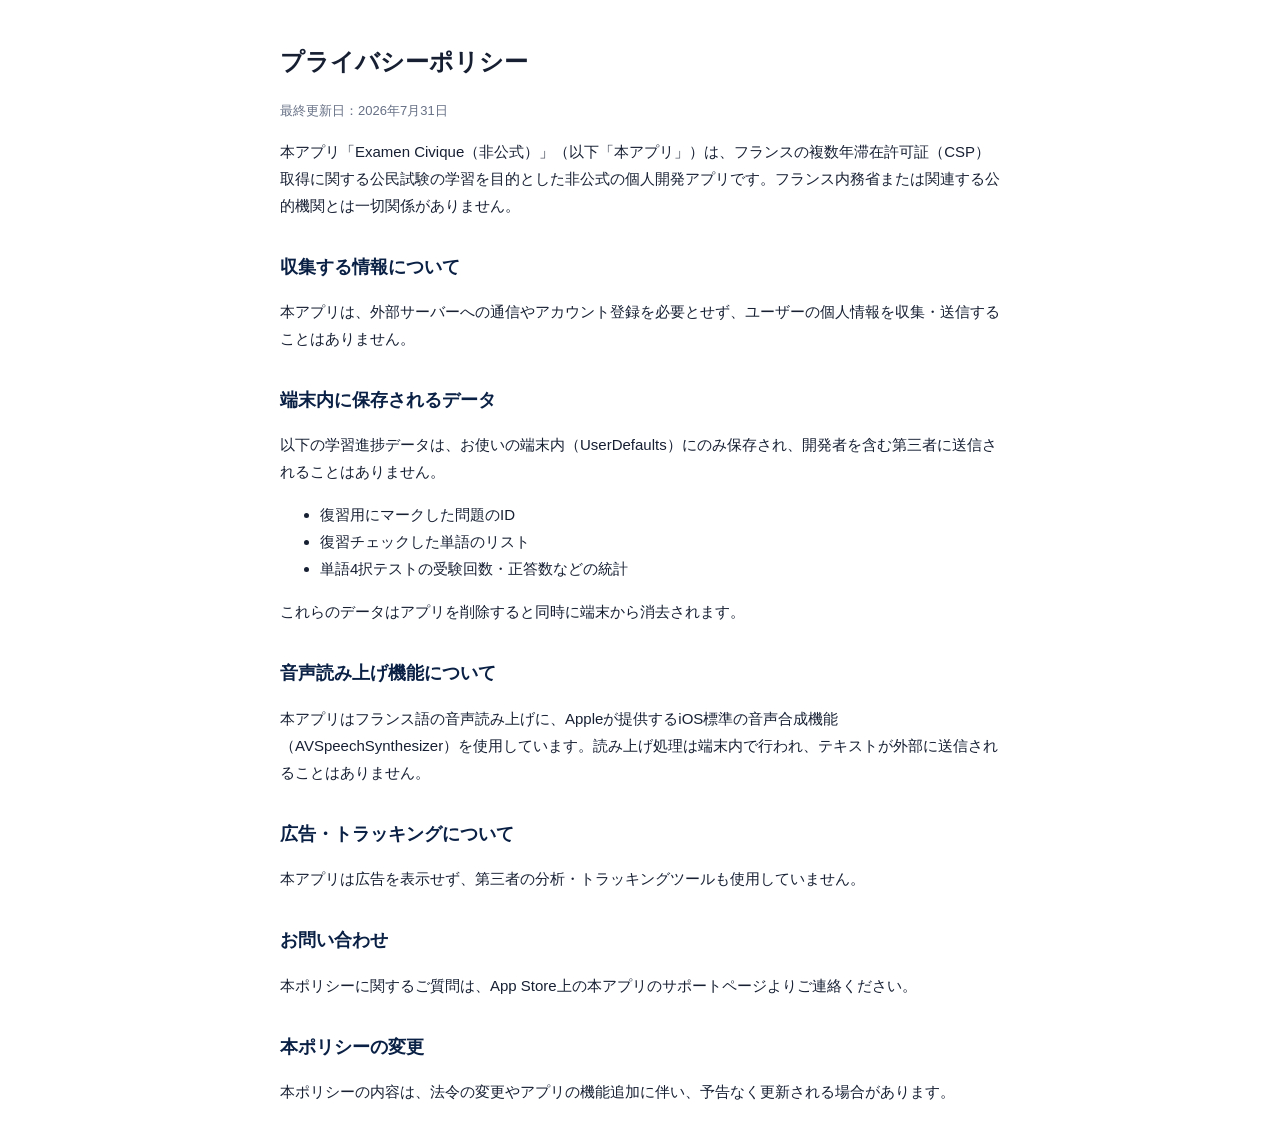
==== privacy-policy.html @ adda5624 "Add files via upload" ====
<!doctype html>
<html lang="ja">
<head>
<meta charset="utf-8" />
<meta name="viewport" content="width=device-width,initial-scale=1" />
<title>プライバシーポリシー — Examen Civique（非公式）</title>
<style>
  body{font-family:-apple-system,BlinkMacSystemFont,"Hiragino Sans","Yu Gothic",sans-serif;line-height:1.8;color:#172033;max-width:720px;margin:40px auto;padding:0 20px}
  h1{font-size:24px}
  h2{font-size:18px;margin-top:32px;color:#0a2145}
  p,li{font-size:15px}
  .updated{color:#667085;font-size:13px}
</style>
</head>
<body>
<h1>プライバシーポリシー</h1>
<p class="updated">最終更新日：2026年7月31日</p>

<p>本アプリ「Examen Civique（非公式）」（以下「本アプリ」）は、フランスの複数年滞在許可証（CSP）取得に関する公民試験の学習を目的とした非公式の個人開発アプリです。フランス内務省または関連する公的機関とは一切関係がありません。</p>

<h2>収集する情報について</h2>
<p>本アプリは、外部サーバーへの通信やアカウント登録を必要とせず、ユーザーの個人情報を収集・送信することはありません。</p>

<h2>端末内に保存されるデータ</h2>
<p>以下の学習進捗データは、お使いの端末内（UserDefaults）にのみ保存され、開発者を含む第三者に送信されることはありません。</p>
<ul>
  <li>復習用にマークした問題のID</li>
  <li>復習チェックした単語のリスト</li>
  <li>単語4択テストの受験回数・正答数などの統計</li>
</ul>
<p>これらのデータはアプリを削除すると同時に端末から消去されます。</p>

<h2>音声読み上げ機能について</h2>
<p>本アプリはフランス語の音声読み上げに、Appleが提供するiOS標準の音声合成機能（AVSpeechSynthesizer）を使用しています。読み上げ処理は端末内で行われ、テキストが外部に送信されることはありません。</p>

<h2>広告・トラッキングについて</h2>
<p>本アプリは広告を表示せず、第三者の分析・トラッキングツールも使用していません。</p>

<h2>お問い合わせ</h2>
<p>本ポリシーに関するご質問は、App Store上の本アプリのサポートページよりご連絡ください。</p>

<h2>本ポリシーの変更</h2>
<p>本ポリシーの内容は、法令の変更やアプリの機能追加に伴い、予告なく更新される場合があります。</p>
</body>
</html>
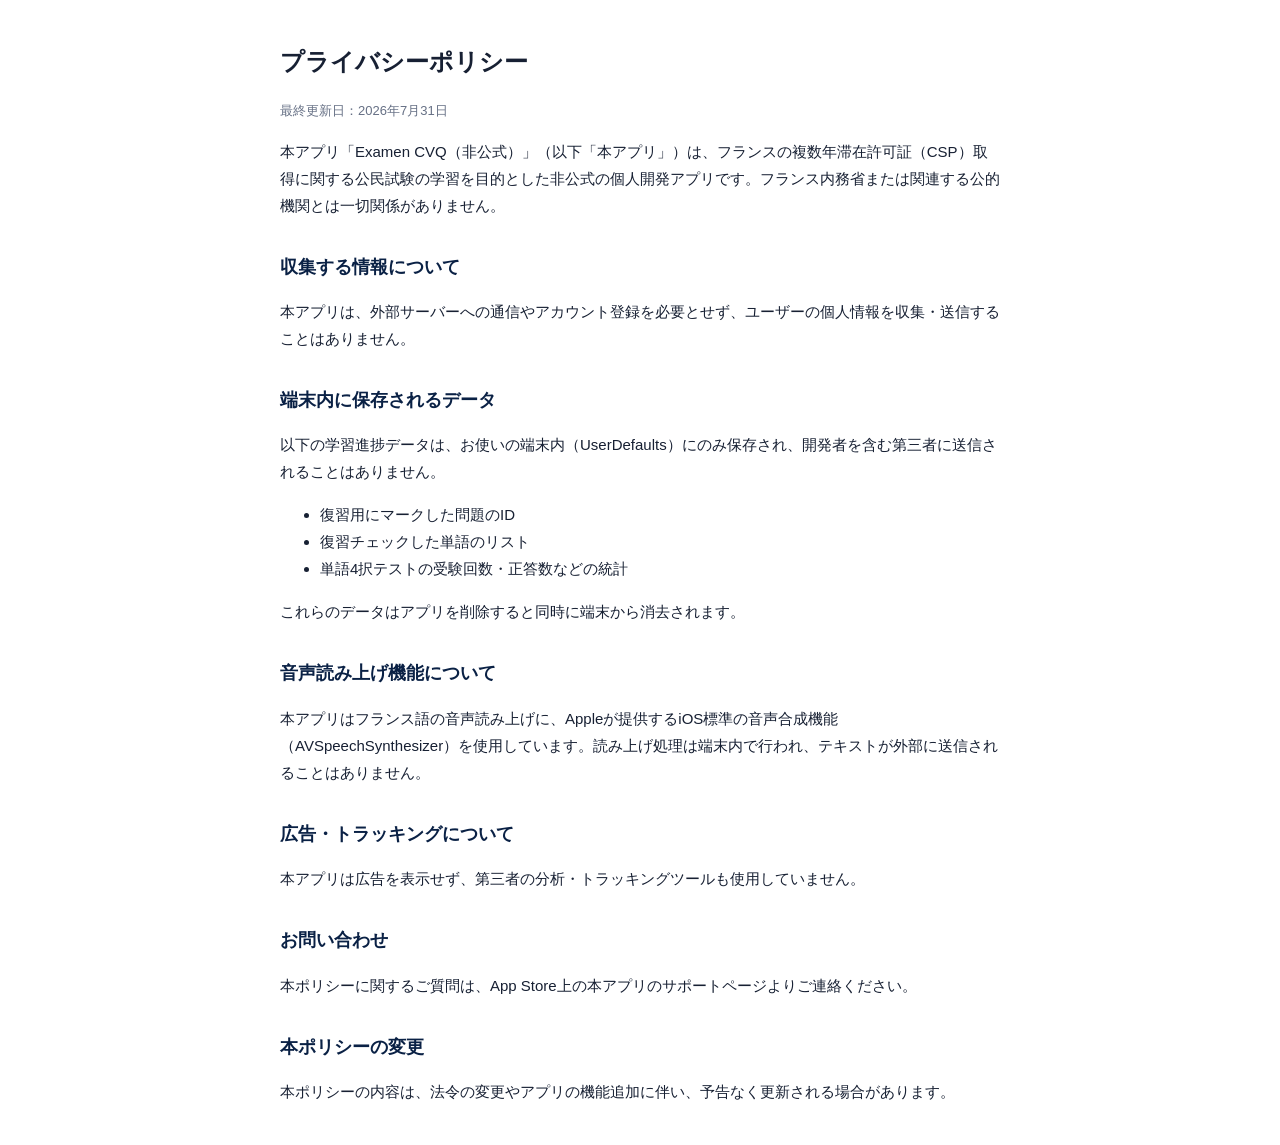
==== commit 2f370c57: "Update privacy-policy.html" ====
--- a/privacy-policy.html
+++ b/privacy-policy.html
@@ -16,7 +16,7 @@
 <h1>プライバシーポリシー</h1>
 <p class="updated">最終更新日：2026年7月31日</p>
 
-<p>本アプリ「Examen Civique（非公式）」（以下「本アプリ」）は、フランスの複数年滞在許可証（CSP）取得に関する公民試験の学習を目的とした非公式の個人開発アプリです。フランス内務省または関連する公的機関とは一切関係がありません。</p>
+<p>本アプリ「Examen CVQ（非公式）」（以下「本アプリ」）は、フランスの複数年滞在許可証（CSP）取得に関する公民試験の学習を目的とした非公式の個人開発アプリです。フランス内務省または関連する公的機関とは一切関係がありません。</p>
 
 <h2>収集する情報について</h2>
 <p>本アプリは、外部サーバーへの通信やアカウント登録を必要とせず、ユーザーの個人情報を収集・送信することはありません。</p>
